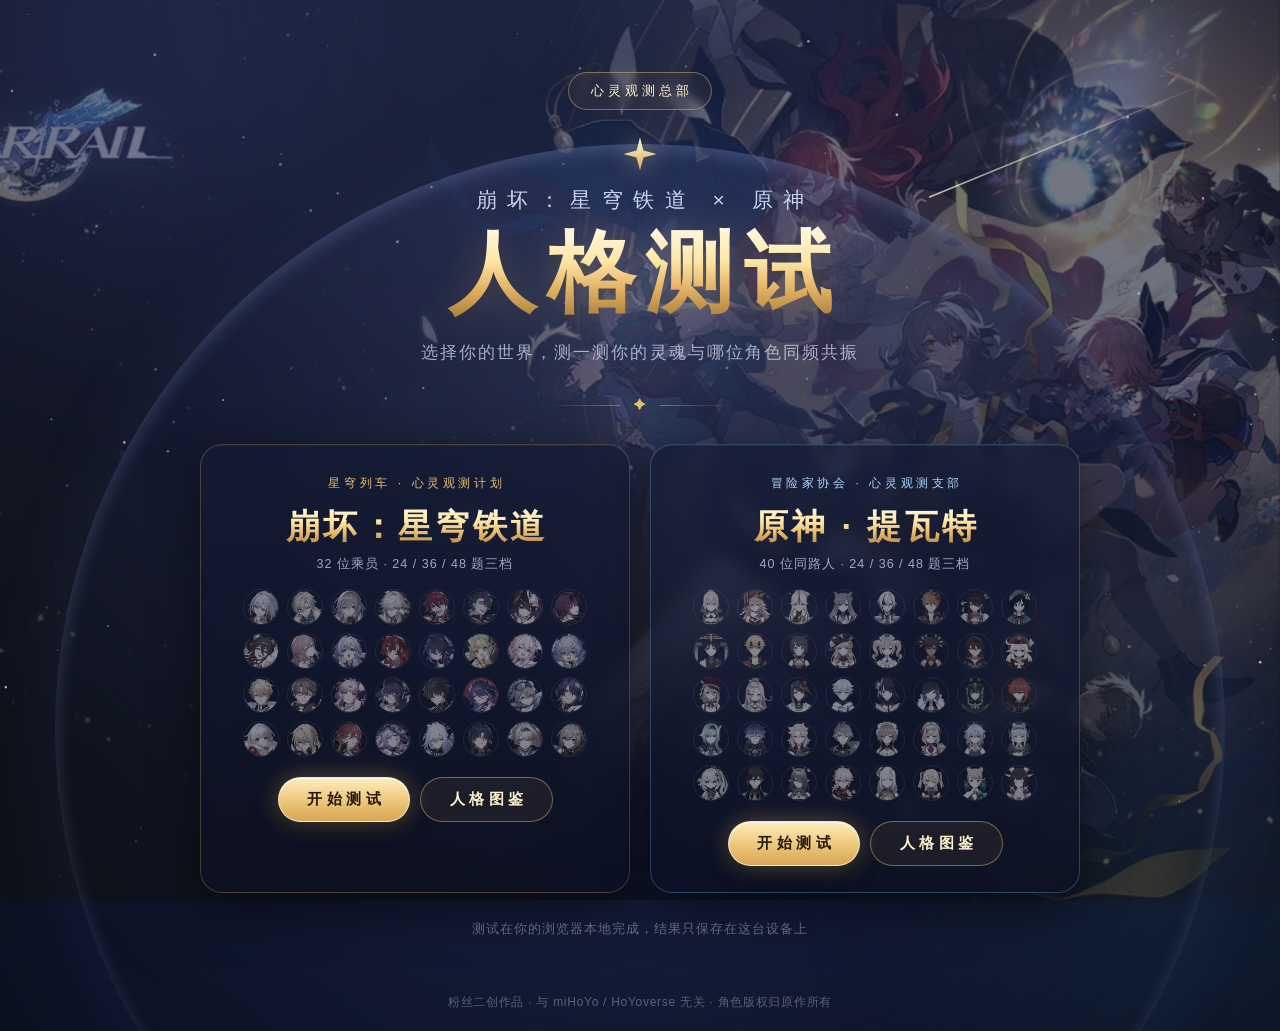
==== genshin/index.html @ d706062e "新增原神版完整站点与双世界统一起始页，修复结果页居中与图鉴详情错序" ====
<!DOCTYPE html>
<html lang="zh-CN">
<head>
  <meta charset="UTF-8" />
  <meta name="viewport" content="width=device-width, initial-scale=1.0" />
  <title>跳转中 | 人格测试</title>
  <meta http-equiv="refresh" content="0; url=../index.html" />
</head>
<body>
  <p style="max-width: 420px; margin: 30vh auto 0; padding: 0 24px; text-align: center; font-family: 'PingFang SC', 'Microsoft YaHei', sans-serif; color: #ccd6f0; line-height: 2;">
    原神人格测试已并入「人格测试」统一起始页，正在为你跳转……<br />
    <a href="../index.html" style="color: #e8bf6f;">点此直达</a>
  </p>
  <script>location.replace('../index.html');</script>
</body>
</html>
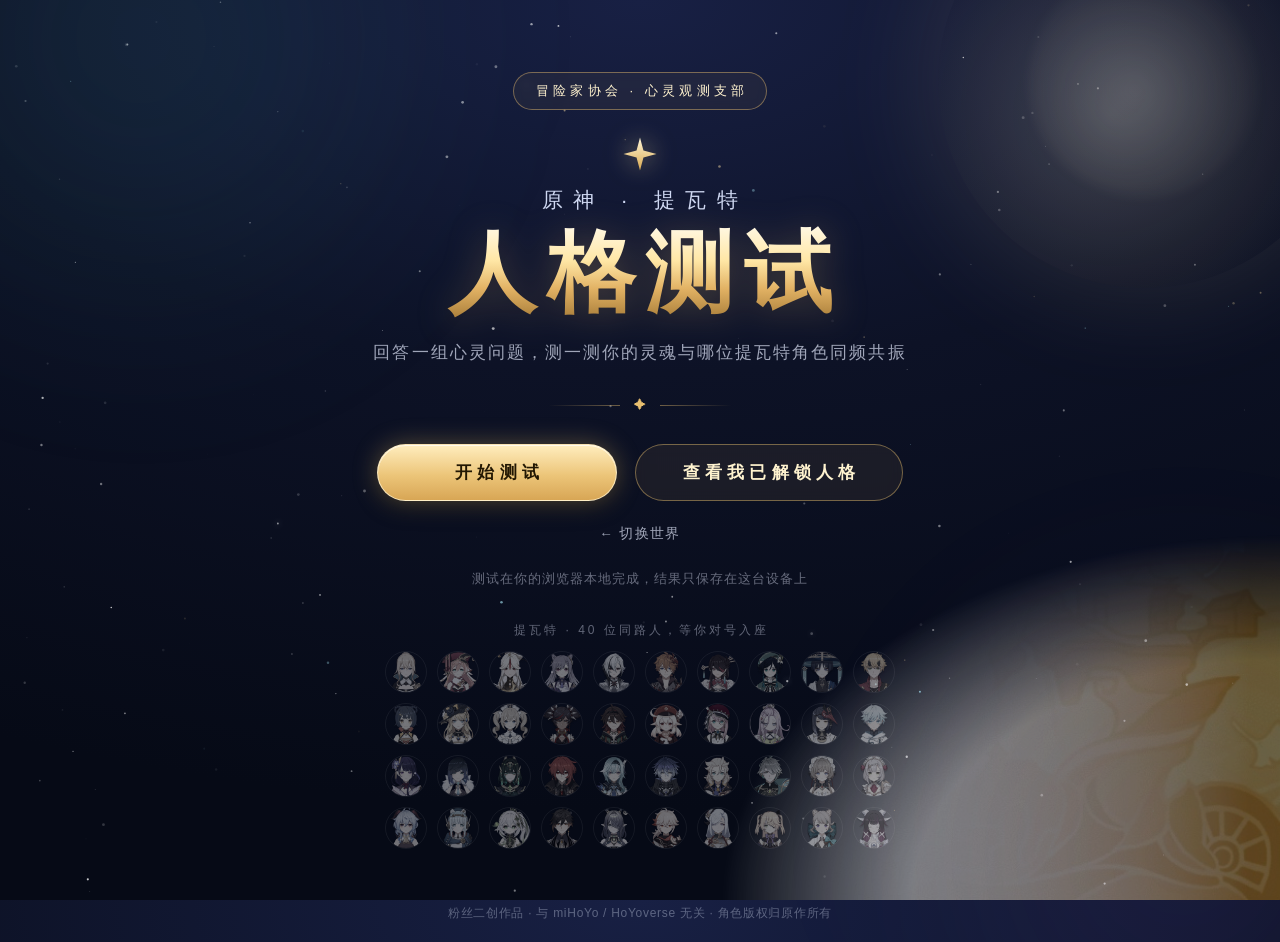
==== commit 841a231b: "起始页定稿：选择世界后进入各自起始页（崩铁页迁至 hsr/），原神起始页配璃月·千帆背景图" ====
--- a/genshin/index.html
+++ b/genshin/index.html
@@ -3,14 +3,64 @@
 <head>
   <meta charset="UTF-8" />
   <meta name="viewport" content="width=device-width, initial-scale=1.0" />
-  <title>跳转中 | 人格测试</title>
-  <meta http-equiv="refresh" content="0; url=../index.html" />
+  <meta name="theme-color" content="#0d1226" />
+  <meta name="description" content="24 或 36 道心灵问题，3 分钟测出你与哪位原神角色最像——人格画像、四维星图、灵魂同频，生成专属分享卡。" />
+  <meta property="og:title" content="原神人格测试 · 你和哪位提瓦特角色最像？" />
+  <meta property="og:description" content="24 或 36 道心灵问题，测一测你的灵魂与哪位提瓦特角色同频共振。" />
+  <meta property="og:type" content="website" />
+  <link rel="icon" href="data:image/svg+xml,%3Csvg xmlns='http://www.w3.org/2000/svg' viewBox='0 0 24 24'%3E%3Cpath d='M12 1 L14.3 9.7 L23 12 L14.3 14.3 L12 23 L9.7 14.3 L1 12 L9.7 9.7 Z' fill='%23e8bf6f'/%3E%3C/svg%3E" />
+  <title>原神人格测试 · 你和哪位提瓦特角色最像？</title>
+  <link rel="stylesheet" href="assets/css/style.css" />
 </head>
 <body>
-  <p style="max-width: 420px; margin: 30vh auto 0; padding: 0 24px; text-align: center; font-family: 'PingFang SC', 'Microsoft YaHei', sans-serif; color: #ccd6f0; line-height: 2;">
-    原神人格测试已并入「人格测试」统一起始页，正在为你跳转……<br />
-    <a href="../index.html" style="color: #e8bf6f;">点此直达</a>
-  </p>
-  <script>location.replace('../index.html');</script>
+  <img class="page-bg" src="assets/img/home-bg.jpg" alt="" aria-hidden="true" />
+  <canvas id="starfield" aria-hidden="true"></canvas>
+  <div class="nebula nebula-1" aria-hidden="true"></div>
+  <div class="nebula nebula-2" aria-hidden="true"></div>
+  <div class="moon" aria-hidden="true"></div>
+
+  <main class="hero">
+    <div class="badge"><span class="t">冒险家协会 · 心灵观测支部</span></div>
+
+    <svg class="sparkle" viewBox="0 0 24 24" aria-hidden="true">
+      <defs>
+        <linearGradient id="spark-grad" x1="0" y1="0" x2="0" y2="1">
+          <stop offset="0" stop-color="#fff6d8" />
+          <stop offset="1" stop-color="#d9a94f" />
+        </linearGradient>
+      </defs>
+      <path d="M12 1 L14.3 9.7 L23 12 L14.3 14.3 L12 23 L9.7 14.3 L1 12 L9.7 9.7 Z" fill="url(#spark-grad)" />
+    </svg>
+
+    <h1 class="title">
+      <span class="title-top">原神 · 提瓦特</span>
+      <span class="title-main">人格测试</span>
+    </h1>
+
+    <p class="subtitle">回答一组心灵问题，测一测你的灵魂与哪位提瓦特角色同频共振</p>
+
+    <div class="ornament" aria-hidden="true"><i></i>✦<i></i></div>
+
+    <nav class="buttons">
+      <a class="btn btn-primary" href="test.html">开始测试</a>
+      <a class="btn btn-ghost" href="unlocked.html">
+        查看我已解锁人格<span class="count-pill" id="unlockedCount" hidden>0</span>
+      </a>
+    </nav>
+
+    <div><a class="text-link" href="../index.html">← 切换世界</a></div>
+
+    <p class="hint">测试在你的浏览器本地完成，结果只保存在这台设备上</p>
+
+    <p class="crew-caption">提瓦特 · 40 位同路人，等你对号入座</p>
+    <div class="crew-strip" id="crew-strip" aria-label="同路人"></div>
+  </main>
+
+  <footer class="footer">
+    <p>粉丝二创作品 · 与 miHoYo / HoYoverse 无关 · 角色版权归原作所有</p>
+  </footer>
+
+  <script src="assets/js/personas.js"></script>
+  <script src="assets/js/main.js"></script>
 </body>
 </html>
--- a/genshin/assets/css/style.css
+++ b/genshin/assets/css/style.css
@@ -0,0 +1,957 @@
+/* ============ 原神人格测试 · 样式（结构与崩铁版一致，主题换为提瓦特月夜 + 七元素光点） ============ */
+:root {
+  color-scheme: dark;
+  --bg-0: #060a16;
+  --bg-1: #0d1226;
+  --gold-hi: #fff3cf;
+  --gold: #e8bf6f;
+  --gold-deep: #c08c3e;
+  --text: #eef2ff;
+  --text-dim: rgba(230, 236, 255, 0.68);
+  --line-gold: rgba(232, 191, 111, 0.45);
+}
+
+* { box-sizing: border-box; }
+
+[hidden] { display: none !important; }
+
+html, body { height: 100%; }
+
+body {
+  margin: 0;
+  min-height: 100dvh;
+  display: flex;
+  flex-direction: column;
+  font-family: "PingFang SC", "Hiragino Sans GB", "Microsoft YaHei", "Source Han Sans SC", sans-serif;
+  color: var(--text);
+  background: radial-gradient(120% 90% at 50% 0%, #182044 0%, #0d1226 46%, var(--bg-0) 100%);
+  overflow-x: hidden;
+}
+
+::selection { background: rgba(232, 191, 111, 0.35); }
+
+/* ============ 背景：星幕 / 元素星云 / 月亮 ============ */
+#starfield { position: fixed; inset: 0; z-index: 0; }
+
+.nebula {
+  position: fixed; z-index: 0;
+  border-radius: 50%;
+  filter: blur(90px);
+  pointer-events: none;
+}
+.nebula-1 {
+  width: 62vmax; height: 62vmax;
+  top: -28vmax; left: -20vmax;
+  opacity: 0.55;
+  background: radial-gradient(circle, rgba(78, 205, 196, 0.2), transparent 66%); /* 风 */
+  animation: drift-a 28s ease-in-out infinite alternate;
+}
+.nebula-2 {
+  width: 55vmax; height: 55vmax;
+  right: -20vmax; bottom: -24vmax;
+  opacity: 0.5;
+  background: radial-gradient(circle, rgba(150, 122, 255, 0.2), transparent 66%); /* 雷 */
+  animation: drift-b 34s ease-in-out infinite alternate;
+}
+@keyframes drift-a { to { transform: translate(7vmax, 5vmax) scale(1.1); } }
+@keyframes drift-b { to { transform: translate(-6vmax, -4vmax) scale(1.08); } }
+
+/* 提瓦特的月亮：右上角一轮柔光满月 */
+.moon {
+  position: fixed; z-index: 0;
+  top: -14vmin; right: -8vmin;
+  width: 46vmin; height: 46vmin;
+  border-radius: 50%;
+  pointer-events: none;
+  background: radial-gradient(circle at 42% 58%,
+    rgba(255, 246, 216, 0.2),
+    rgba(248, 228, 176, 0.08) 44%,
+    rgba(13, 18, 38, 0) 70%);
+  box-shadow: 0 0 120px rgba(255, 238, 190, 0.12);
+}
+.moon::after {
+  content: '';
+  position: absolute;
+  inset: 22%;
+  border-radius: 50%;
+  background: radial-gradient(circle at 46% 54%,
+    rgba(255, 250, 230, 0.16),
+    rgba(255, 240, 200, 0.05) 55%,
+    transparent 75%);
+  filter: blur(6px);
+}
+
+/* ============ 主区域 ============ */
+.hero {
+  position: relative; z-index: 1;
+  flex: 1;
+  display: flex; flex-direction: column;
+  align-items: center; justify-content: center;
+  text-align: center;
+  padding: 72px 24px 56px;
+}
+
+@keyframes rise {
+  from { opacity: 0; transform: translateY(16px); }
+}
+.hero > * { animation: rise 0.9s cubic-bezier(0.22, 0.68, 0.32, 1) backwards; }
+.hero > :nth-child(1) { animation-delay: 0.04s; }
+.hero > :nth-child(2) { animation-delay: 0.12s; }
+.hero > :nth-child(3) { animation-delay: 0.2s; }
+.hero > :nth-child(4) { animation-delay: 0.28s; }
+.hero > :nth-child(5) { animation-delay: 0.36s; }
+.hero > :nth-child(6) { animation-delay: 0.44s; }
+.hero > :nth-child(7) { animation-delay: 0.52s; }
+
+/* 顶部徽章 */
+.badge {
+  display: inline-flex;
+  padding: 9px 22px;
+  border: 1px solid var(--line-gold);
+  border-radius: 999px;
+  font-size: 13px;
+  letter-spacing: 0.32em;
+  color: var(--gold-hi);
+  background: rgba(232, 191, 111, 0.06);
+  -webkit-backdrop-filter: blur(4px);
+  backdrop-filter: blur(4px);
+}
+.badge .t { margin-right: -0.32em; } /* 抵消最后一个字的字距，保持视觉居中 */
+
+/* 四角星 */
+.sparkle {
+  width: 36px;
+  margin: 26px 0 4px;
+  filter: drop-shadow(0 0 12px rgba(255, 230, 160, 0.6));
+  animation: pulse 3.2s ease-in-out infinite;
+}
+.sparkle-lg { width: 44px; }
+@keyframes pulse {
+  50% { transform: scale(0.86); opacity: 0.85; }
+}
+
+/* 标题 */
+.title { margin: 10px 0 18px; }
+.title-top {
+  display: block;
+  font-size: clamp(15px, 2.6vw, 21px);
+  font-weight: 500;
+  letter-spacing: 0.5em;
+  text-indent: 0.5em;
+  color: #cfd8f2;
+}
+.title-main {
+  display: block;
+  margin-top: 8px;
+  font-size: clamp(46px, 10vw, 88px);
+  font-weight: 800;
+  line-height: 1.15;
+  letter-spacing: 0.12em;
+  text-indent: 0.12em;
+  background: linear-gradient(180deg, #fff8e3 4%, #ffe7a6 38%, #e2b264 66%, #a97e3a 96%);
+  -webkit-background-clip: text;
+  background-clip: text;
+  color: transparent;
+  filter: drop-shadow(0 4px 18px rgba(226, 178, 100, 0.28));
+}
+
+.subtitle {
+  margin: 0;
+  font-size: clamp(14px, 2.2vw, 17px);
+  letter-spacing: 0.12em;
+  color: var(--text-dim);
+}
+
+/* 装饰分隔线 */
+.ornament {
+  display: flex; align-items: center; gap: 14px;
+  margin: 34px 0 32px;
+  font-size: 12px;
+  color: var(--gold);
+}
+.ornament i {
+  display: block; width: 72px; height: 1px;
+  background: linear-gradient(90deg, transparent, var(--line-gold));
+}
+.ornament i:last-child { transform: scaleX(-1); }
+
+/* ============ 按钮 ============ */
+.buttons { display: flex; flex-wrap: wrap; justify-content: center; gap: 18px; }
+
+.btn {
+  position: relative;
+  display: inline-flex; align-items: center; justify-content: center; gap: 10px;
+  min-width: 240px;
+  padding: 16px 42px;
+  border-radius: 999px;
+  font-size: 17px;
+  font-weight: 600;
+  letter-spacing: 0.3em;
+  text-indent: 0.3em;
+  text-decoration: none;
+  cursor: pointer;
+  transition: transform 0.25s ease, box-shadow 0.25s ease, background 0.25s ease;
+}
+.btn:focus-visible { outline: 2px solid var(--gold); outline-offset: 3px; }
+.btn:hover { transform: translateY(-2px); }
+.btn:active { transform: translateY(0) scale(0.98); }
+
+.btn-primary {
+  color: #221703;
+  background: linear-gradient(180deg, #ffedbe 0%, #ecc579 55%, #d8a655 100%);
+  border: 1px solid rgba(255, 240, 200, 0.8);
+  box-shadow: 0 0 24px rgba(232, 191, 111, 0.35), 0 6px 22px rgba(0, 0, 0, 0.45), inset 0 1px 0 rgba(255, 255, 255, 0.7);
+}
+.btn-primary:hover {
+  box-shadow: 0 0 38px rgba(240, 205, 125, 0.55), 0 10px 26px rgba(0, 0, 0, 0.5), inset 0 1px 0 rgba(255, 255, 255, 0.8);
+}
+
+.btn-ghost {
+  color: var(--gold-hi);
+  background: rgba(232, 191, 111, 0.07);
+  border: 1px solid var(--line-gold);
+  -webkit-backdrop-filter: blur(6px);
+  backdrop-filter: blur(6px);
+}
+.btn-ghost:hover {
+  background: rgba(232, 191, 111, 0.14);
+  box-shadow: 0 0 22px rgba(232, 191, 111, 0.18);
+}
+
+.count-pill[hidden] { display: none; }
+.count-pill {
+  min-width: 26px; height: 22px; padding: 0 8px;
+  display: inline-flex; align-items: center; justify-content: center;
+  border-radius: 999px;
+  background: linear-gradient(180deg, #ffedbe, #d8a655);
+  color: #221703;
+  font-size: 13px;
+  font-weight: 700;
+  letter-spacing: 0;
+  text-indent: 0;
+}
+
+.hint {
+  margin: 28px 0 0;
+  font-size: 12.5px;
+  letter-spacing: 0.08em;
+  color: rgba(230, 236, 255, 0.42);
+}
+
+/* ============ 页脚 ============ */
+.footer {
+  position: relative; z-index: 1;
+  padding: 0 16px 20px;
+  text-align: center;
+  font-size: 12px;
+  letter-spacing: 0.06em;
+  color: rgba(230, 236, 255, 0.34);
+  animation: rise 1s 0.6s backwards;
+}
+.footer p { margin: 0; }
+
+/* ============ 面板 ============ */
+.panel {
+  max-width: 480px;
+  margin: 0 auto;
+  padding: 56px 48px;
+  border-radius: 24px;
+  border: 1px solid rgba(232, 191, 111, 0.28);
+  background: linear-gradient(180deg, rgba(22, 28, 54, 0.72), rgba(13, 18, 38, 0.66));
+  box-shadow: 0 24px 70px rgba(0, 0, 0, 0.5), inset 0 1px 0 rgba(255, 255, 255, 0.06);
+  -webkit-backdrop-filter: blur(10px);
+  backdrop-filter: blur(10px);
+}
+.panel h2 {
+  margin: 18px 0 10px;
+  font-size: 26px;
+  letter-spacing: 0.18em;
+  text-indent: 0.18em;
+  color: var(--gold-hi);
+}
+.panel p {
+  margin: 0 0 32px;
+  line-height: 1.9;
+  color: var(--text-dim);
+}
+.panel .btn { min-width: 200px; }
+
+/* ============ 响应式 ============ */
+@media (max-width: 560px) {
+  .hero { padding: 56px 20px 44px; }
+  .buttons { flex-direction: column; align-items: center; width: 100%; }
+  .btn { width: 100%; max-width: 320px; min-width: 0; }
+  .panel { padding: 44px 28px; margin: 0 4px; }
+}
+
+@media (prefers-reduced-motion: reduce) {
+  *, *::before, *::after {
+    animation-duration: 0.01ms !important;
+    animation-iteration-count: 1 !important;
+    transition-duration: 0.01ms !important;
+  }
+}
+
+/* ============ 内页通用 ============ */
+.page-flow { justify-content: flex-start; }
+.page-flow .screen {
+  width: 100%;
+  max-width: 720px;
+  margin: auto;
+  animation: rise 0.6s cubic-bezier(0.22, 0.68, 0.32, 1) backwards;
+}
+.panel-wide { max-width: 560px; }
+.text-link {
+  display: inline-block;
+  margin-top: 24px;
+  padding: 0;
+  background: none;
+  border: none;
+  font-family: inherit;
+  font-size: 13.5px;
+  letter-spacing: 0.1em;
+  color: var(--text-dim);
+  text-decoration: none;
+  cursor: pointer;
+  transition: color 0.2s ease;
+}
+.text-link:hover { color: var(--gold-hi); }
+.text-link:focus-visible { outline: 2px solid var(--gold); outline-offset: 3px; border-radius: 4px; }
+
+/* 版本选择 */
+.version-picker {
+  display: grid;
+  grid-template-columns: repeat(3, 1fr);
+  gap: 12px;
+  margin: 0 0 16px;
+  text-align: left;
+}
+.version-card {
+  display: flex;
+  flex-direction: column;
+  gap: 6px;
+  padding: 18px 18px 16px;
+  border: 1px solid rgba(255, 255, 255, 0.14);
+  border-radius: 16px;
+  background: rgba(255, 255, 255, 0.04);
+  color: var(--text);
+  font-family: inherit;
+  cursor: pointer;
+  transition: border-color 0.2s ease, background 0.2s ease, box-shadow 0.2s ease, transform 0.2s ease;
+}
+.version-card:hover {
+  border-color: rgba(232, 191, 111, 0.5);
+  transform: translateY(-1px);
+}
+.version-card.selected {
+  border-color: rgba(232, 191, 111, 0.65);
+  background: linear-gradient(180deg, rgba(232, 191, 111, 0.14), rgba(232, 191, 111, 0.05));
+  box-shadow: 0 0 18px rgba(232, 191, 111, 0.15);
+}
+.version-card:focus-visible { outline: 2px solid var(--gold); outline-offset: 2px; }
+.version-name { font-size: 16px; font-weight: 700; letter-spacing: 0.1em; }
+.version-card.selected .version-name { color: var(--gold-hi); }
+.version-meta { font-size: 12.5px; letter-spacing: 0.08em; color: var(--gold); }
+.version-desc { font-size: 12.5px; line-height: 1.6; color: var(--text-dim); }
+.intro-tip {
+  margin: 0 0 22px;
+  font-size: 13px;
+  letter-spacing: 0.05em;
+  color: var(--text-dim);
+}
+
+/* ============ 答题页 ============ */
+.quiz-head { width: 100%; max-width: 640px; margin: 0 auto 22px; }
+.quiz-progress-text {
+  margin-bottom: 10px;
+  text-align: center;
+  font-size: 13px;
+  letter-spacing: 0.2em;
+  color: var(--text-dim);
+}
+.progress-track {
+  height: 4px;
+  border-radius: 999px;
+  background: rgba(255, 255, 255, 0.08);
+  overflow: hidden;
+}
+.progress-fill {
+  width: 0;
+  height: 100%;
+  border-radius: 999px;
+  background: linear-gradient(90deg, #d8a655, #ffe7a6);
+  box-shadow: 0 0 12px rgba(232, 191, 111, 0.5);
+  transition: width 0.35s ease;
+}
+.quiz-card {
+  padding: 40px 40px 32px;
+  border-radius: 24px;
+  border: 1px solid rgba(232, 191, 111, 0.22);
+  background: linear-gradient(180deg, rgba(22, 28, 54, 0.72), rgba(13, 18, 38, 0.66));
+  box-shadow: 0 24px 70px rgba(0, 0, 0, 0.45), inset 0 1px 0 rgba(255, 255, 255, 0.06);
+  -webkit-backdrop-filter: blur(10px);
+  backdrop-filter: blur(10px);
+  text-align: center;
+  animation: rise 0.35s cubic-bezier(0.22, 0.68, 0.32, 1) backwards;
+}
+.quiz-tag {
+  display: inline-block;
+  margin-bottom: 18px;
+  padding: 5px 14px;
+  border: 1px solid rgba(232, 191, 111, 0.35);
+  border-radius: 999px;
+  font-size: 12px;
+  letter-spacing: 0.3em;
+  text-indent: 0.3em;
+  color: var(--gold);
+}
+.quiz-question {
+  margin: 0 0 28px;
+  font-size: clamp(19px, 3.4vw, 24px);
+  font-weight: 600;
+  line-height: 1.7;
+}
+.quiz-options { display: flex; flex-direction: column; gap: 12px; }
+.opt {
+  width: 100%;
+  padding: 14px 20px;
+  border: 1px solid rgba(255, 255, 255, 0.14);
+  border-radius: 14px;
+  background: rgba(255, 255, 255, 0.04);
+  color: var(--text);
+  font-family: inherit;
+  font-size: 15.5px;
+  line-height: 1.55;
+  cursor: pointer;
+  text-align: center;
+  transition: border-color 0.2s ease, background 0.2s ease, transform 0.2s ease, box-shadow 0.2s ease, color 0.2s ease;
+}
+.opt:hover {
+  border-color: rgba(232, 191, 111, 0.55);
+  background: rgba(232, 191, 111, 0.08);
+  transform: translateY(-1px);
+}
+.opt.selected {
+  border-color: transparent;
+  background: linear-gradient(180deg, #ffedbe, #d8a655);
+  color: #221703;
+  font-weight: 600;
+  box-shadow: 0 0 20px rgba(232, 191, 111, 0.4);
+}
+.opt:focus-visible { outline: 2px solid var(--gold); outline-offset: 2px; }
+
+/* ============ 计算中 ============ */
+.calc-star {
+  font-size: 46px;
+  color: var(--gold);
+  filter: drop-shadow(0 0 16px rgba(255, 230, 160, 0.7));
+  animation: pulse 1.4s ease-in-out infinite;
+}
+.calc-text {
+  margin: 18px 0 0;
+  letter-spacing: 0.3em;
+  text-indent: 0.3em;
+  color: var(--text-dim);
+}
+
+/* ============ 结果页 ============ */
+.result-title {
+  margin: 26px 0 4px;
+  font-size: clamp(40px, 8vw, 64px);
+  font-weight: 800;
+  letter-spacing: 0.12em;
+  text-indent: 0.12em;
+  background: linear-gradient(180deg, #fff8e3 4%, #ffe7a6 38%, #e2b264 66%, #a97e3a 96%);
+  -webkit-background-clip: text;
+  background-clip: text;
+  color: transparent;
+  filter: drop-shadow(0 4px 18px rgba(226, 178, 100, 0.28));
+}
+.result-character {
+  margin: 6px 0 0;
+  font-size: 19px;
+  letter-spacing: 0.25em;
+  text-indent: 0.25em;
+  color: #cfd8f2;
+}
+.result-code { color: var(--gold); }
+.result-sub {
+  display: inline-flex;
+  align-items: center;
+  gap: 8px;
+  margin-top: 12px;
+  padding: 5px 14px 5px 6px;
+  border: 1px solid rgba(159, 198, 232, 0.35);
+  border-radius: 999px;
+  background: rgba(159, 198, 232, 0.08);
+  font-size: 13px;
+  letter-spacing: 0.08em;
+  color: #a8d8ff;
+}
+.result-sub img {
+  width: 26px;
+  height: 26px;
+  border-radius: 50%;
+  border: 1px solid rgba(159, 198, 232, 0.5);
+}
+.result-sub span { display: inline-block; }
+.result-subs {
+  display: flex;
+  flex-wrap: wrap;
+  gap: 8px;
+  justify-content: center;
+  margin-top: 12px;
+}
+.result-subs .result-sub { margin-top: 0; }
+.result-blurb {
+  max-width: 440px;
+  margin: 14px auto 0;
+  line-height: 1.9;
+  color: var(--text-dim);
+}
+.axis-labels {
+  display: grid;
+  grid-template-columns: 1fr auto 1fr;
+  margin-bottom: 7px;
+  font-size: 12.5px;
+  letter-spacing: 0.08em;
+  color: var(--text-dim);
+}
+.axis-labels span:last-child { text-align: right; }
+.axis-name { color: var(--gold); letter-spacing: 0.2em; }
+.axis-track {
+  position: relative;
+  height: 8px;
+  border-radius: 999px;
+  background: rgba(255, 255, 255, 0.08);
+}
+.axis-center {
+  position: absolute;
+  left: 50%;
+  top: -3px;
+  width: 1px;
+  height: 14px;
+  background: rgba(255, 255, 255, 0.3);
+}
+.axis-fill {
+  position: absolute;
+  top: 0;
+  height: 100%;
+  width: 0;
+  border-radius: 999px;
+  transition: width 0.9s cubic-bezier(0.22, 0.68, 0.32, 1);
+}
+.axis-fill.pos {
+  left: 50%;
+  background: linear-gradient(90deg, #c89a4a, #ffe9b0);
+  box-shadow: 0 0 10px rgba(232, 191, 111, 0.35);
+}
+.axis-fill.neg {
+  right: 50%;
+  background: linear-gradient(90deg, #9fd8ff, #33638f);
+  box-shadow: 0 0 10px rgba(126, 200, 255, 0.3);
+}
+#screen-result .buttons { margin-top: 30px; }
+
+/* ============ 人格图鉴 ============ */
+.gallery-title { margin: 14px 0 4px; }
+.gallery-title .title-main { font-size: clamp(32px, 6vw, 52px); }
+.persona-grid {
+  display: grid;
+  grid-template-columns: repeat(4, 1fr);
+  gap: 14px;
+  width: 100%;
+  max-width: 760px;
+  margin: 32px 0 6px;
+}
+.persona-card {
+  display: flex;
+  flex-direction: column;
+  justify-content: center;
+  gap: 4px;
+  min-height: 132px;
+  padding: 20px 12px 16px;
+  border: 1px solid rgba(255, 255, 255, 0.1);
+  border-radius: 18px;
+  background: rgba(255, 255, 255, 0.03);
+  text-align: center;
+}
+.persona-card.unlocked {
+  border-color: rgba(232, 191, 111, 0.4);
+  background: linear-gradient(180deg, rgba(232, 191, 111, 0.1), rgba(232, 191, 111, 0.03));
+  box-shadow: 0 0 18px rgba(232, 191, 111, 0.08);
+  cursor: pointer;
+  transition: transform 0.25s ease, border-color 0.25s ease, box-shadow 0.25s ease;
+}
+.persona-card.unlocked:hover {
+  transform: translateY(-4px);
+  border-color: rgba(232, 191, 111, 0.75);
+  box-shadow: 0 0 28px rgba(232, 191, 111, 0.22);
+}
+.persona-card.unlocked:focus-visible {
+  outline: 2px solid var(--gold);
+  outline-offset: 3px;
+}
+.persona-code { font-size: 10.5px; letter-spacing: 0.18em; color: var(--text-dim); }
+.persona-name { font-size: 20px; font-weight: 700; }
+.persona-card.locked .persona-name { color: rgba(230, 236, 255, 0.38); }
+.persona-title { font-size: 12px; letter-spacing: 0.15em; color: var(--gold); }
+.persona-card.locked .persona-title { color: rgba(230, 236, 255, 0.3); }
+.persona-blurb {
+  margin-top: 4px;
+  font-size: 11.5px;
+  line-height: 1.65;
+  color: var(--text-dim);
+}
+
+.result-quote {
+  margin: 16px auto 0;
+  max-width: 420px;
+  font-size: 14px;
+  line-height: 1.8;
+  letter-spacing: 0.05em;
+  color: rgba(232, 191, 111, 0.85);
+}
+
+/* 结果分区 */
+.result-section { width: 100%; max-width: 560px; margin: 38px auto 0; }
+.section-title {
+  display: flex;
+  align-items: center;
+  justify-content: center;
+  gap: 12px;
+  margin: 0 0 18px;
+  font-size: 15px;
+  font-weight: 600;
+  letter-spacing: 0.3em;
+  text-indent: 0.3em;
+  color: var(--gold);
+}
+.section-title::before,
+.section-title::after {
+  content: '';
+  height: 1px;
+  flex: 1;
+  max-width: 70px;
+  background: linear-gradient(90deg, transparent, var(--line-gold));
+}
+.section-title::after { transform: scaleX(-1); }
+
+.profile-text p {
+  margin: 0 0 14px;
+  font-size: 15px;
+  line-height: 2;
+  color: var(--text);
+  text-align: left;
+}
+.profile-text p:last-child { margin-bottom: 0; }
+
+/* 四维星图 */
+.radar { display: block; width: min(340px, 88%); margin: 0 auto 6px; }
+.radar-ring { fill: none; stroke: rgba(255, 255, 255, 0.12); }
+.radar-spoke { stroke: rgba(255, 255, 255, 0.12); }
+.radar-shape {
+  fill: rgba(232, 191, 111, 0.16);
+  stroke: #e8bf6f;
+  stroke-width: 1.6;
+  stroke-linejoin: round;
+  filter: drop-shadow(0 0 10px rgba(232, 191, 111, 0.4));
+}
+.radar-label {
+  fill: var(--text-dim);
+  font-size: 11px;
+  letter-spacing: 0.05em;
+}
+.axes {
+  width: 100%;
+  max-width: 440px;
+  margin: 18px auto 0;
+  display: flex;
+  flex-direction: column;
+  gap: 18px;
+  text-align: left;
+}
+.axis-texts {
+  display: flex;
+  flex-direction: column;
+  gap: 16px;
+  margin-top: 22px;
+  text-align: left;
+}
+.axis-text-head {
+  margin-bottom: 5px;
+  font-size: 13px;
+  letter-spacing: 0.15em;
+  color: var(--gold);
+}
+.axis-text p {
+  margin: 0;
+  font-size: 14px;
+  line-height: 1.9;
+  color: var(--text-dim);
+}
+
+/* 闪光点 / 影子面 */
+.trait-list {
+  list-style: none;
+  margin: 0;
+  padding: 0;
+  display: flex;
+  flex-direction: column;
+  gap: 10px;
+  text-align: left;
+}
+.trait-list li {
+  position: relative;
+  padding: 12px 16px 12px 42px;
+  border: 1px solid rgba(255, 255, 255, 0.1);
+  border-radius: 12px;
+  background: rgba(255, 255, 255, 0.03);
+  font-size: 14.5px;
+  line-height: 1.7;
+  color: var(--text);
+}
+.trait-list li::before {
+  content: '✦';
+  position: absolute;
+  left: 18px;
+  top: 12px;
+  font-size: 13px;
+  color: var(--gold);
+}
+.trait-list.shadow li { border-color: rgba(159, 198, 232, 0.22); }
+.trait-list.shadow li::before {
+  content: '☾';
+  color: #9fc6e8;
+}
+
+/* 灵魂同频 */
+.partner-card {
+  display: flex;
+  align-items: center;
+  gap: 16px;
+  padding: 20px 22px;
+  border: 1px solid rgba(232, 191, 111, 0.3);
+  border-radius: 18px;
+  background: linear-gradient(135deg, rgba(232, 191, 111, 0.09), rgba(126, 200, 255, 0.06));
+  text-align: left;
+}
+.partner-avatar {
+  flex: none;
+  width: 52px;
+  height: 52px;
+  border-radius: 50%;
+  display: flex;
+  align-items: center;
+  justify-content: center;
+  font-size: 22px;
+  font-weight: 700;
+  color: #221703;
+  background: linear-gradient(180deg, #ffedbe, #d8a655);
+  box-shadow: 0 0 16px rgba(232, 191, 111, 0.35);
+}
+.partner-name { font-size: 17px; font-weight: 700; }
+.partner-code {
+  margin-left: 8px;
+  font-size: 11px;
+  letter-spacing: 0.15em;
+  color: var(--gold);
+}
+.partner-info p {
+  margin: 6px 0 0;
+  font-size: 13.5px;
+  line-height: 1.8;
+  color: var(--text-dim);
+}
+
+@media (max-width: 700px) {
+  .persona-grid { grid-template-columns: repeat(2, 1fr); }
+  .quiz-card { padding: 28px 22px 24px; }
+  .result-section { margin-top: 32px; }
+}
+
+@media (max-width: 520px) {
+  .version-picker { grid-template-columns: 1fr; }
+}
+
+.sub-card {
+  background: linear-gradient(180deg, rgba(159, 198, 232, 0.08), rgba(159, 198, 232, 0.02));
+  border-color: rgba(159, 198, 232, 0.35) !important;
+  box-shadow: 0 0 18px rgba(126, 200, 255, 0.1);
+}
+.sub-card:hover {
+  border-color: rgba(159, 198, 232, 0.7) !important;
+  box-shadow: 0 0 28px rgba(126, 200, 255, 0.22);
+}
+.sub-card .persona-avatar { border-color: rgba(159, 198, 232, 0.55); }
+.sub-card .persona-title { color: #a8d8ff; }
+
+/* ============ 结果页人物展示 ============ */
+#screen-result { position: relative; }
+#screen-result > *:not(.result-backdrop) { position: relative; z-index: 1; }
+.result-backdrop {
+  position: absolute;
+  top: 0;
+  left: 50%;
+  transform: translateX(-50%);
+  width: 420px;
+  max-width: 92vw;
+  height: 400px;
+  pointer-events: none;
+  z-index: 0;
+}
+.result-backdrop img {
+  width: 100%;
+  height: 100%;
+  object-fit: cover;
+  border-radius: 42%;
+  filter: blur(48px) saturate(1.15);
+  opacity: 0.2;
+}
+.result-avatar {
+  width: 124px;
+  height: 124px;
+  margin: 24px auto 10px;
+  border-radius: 50%;
+  padding: 4px;
+  background: linear-gradient(180deg, #ffe9a8, #c89a4a);
+  box-shadow: 0 0 0 1px rgba(255, 240, 200, 0.3), 0 0 38px rgba(232, 191, 111, 0.4);
+}
+.result-avatar img {
+  display: block;
+  width: 100%;
+  height: 100%;
+  border-radius: 50%;
+  background: var(--bg-1);
+}
+.result-title { margin: 12px 0 4px; }
+
+.partner-avatar {
+  flex: none;
+  width: 58px;
+  height: 58px;
+  border-radius: 50%;
+  padding: 2px;
+  background: linear-gradient(180deg, #ffedbe, #d8a655);
+  box-shadow: 0 0 16px rgba(232, 191, 111, 0.35);
+}
+.partner-avatar img {
+  display: block;
+  width: 100%;
+  height: 100%;
+  border-radius: 50%;
+  background: var(--bg-1);
+}
+
+/* ============ 图鉴头像 ============ */
+.persona-avatar {
+  display: block;
+  width: 64px;
+  height: 64px;
+  margin: 0 auto 10px;
+  border-radius: 50%;
+  border: 1px solid rgba(232, 191, 111, 0.55);
+  box-shadow: 0 0 14px rgba(232, 191, 111, 0.18);
+}
+.persona-card.locked .persona-avatar {
+  display: flex;
+  align-items: center;
+  justify-content: center;
+  border: 1px dashed rgba(255, 255, 255, 0.22);
+  box-shadow: none;
+  background: rgba(255, 255, 255, 0.03);
+  color: rgba(230, 236, 255, 0.4);
+  font-size: 20px;
+}
+
+/* ============ 首页同路人头像 ============ */
+.crew-caption {
+  margin: 34px 0 12px;
+  font-size: 12px;
+  letter-spacing: 0.25em;
+  text-indent: 0.25em;
+  color: rgba(230, 236, 255, 0.4);
+}
+.crew-strip {
+  display: flex;
+  flex-wrap: wrap;
+  justify-content: center;
+  gap: 10px;
+  max-width: 560px;
+  margin: 0 auto;
+}
+.crew-strip img {
+  width: 42px;
+  height: 42px;
+  border-radius: 50%;
+  opacity: 0.45;
+  filter: grayscale(0.55);
+  border: 1px solid rgba(255, 255, 255, 0.14);
+  transition: opacity 0.25s ease, filter 0.25s ease, transform 0.25s ease, border-color 0.25s ease;
+}
+.crew-strip img:hover {
+  opacity: 1;
+  filter: none;
+  transform: translateY(-3px);
+  border-color: rgba(232, 191, 111, 0.65);
+}
+.hero > :nth-child(8) { animation-delay: 0.6s; }
+.hero > :nth-child(9) { animation-delay: 0.68s; }
+
+/* ============ 分享卡弹层 ============ */
+.share-modal {
+  position: fixed;
+  inset: 0;
+  z-index: 50;
+  display: flex;
+  align-items: center;
+  justify-content: center;
+  padding: 24px;
+  background: rgba(4, 6, 12, 0.8);
+  -webkit-backdrop-filter: blur(8px);
+  backdrop-filter: blur(8px);
+}
+.share-panel {
+  display: flex;
+  flex-direction: column;
+  align-items: center;
+  gap: 16px;
+  max-height: 100%;
+  overflow-y: auto;
+}
+.share-panel img {
+  max-height: 72vh;
+  max-width: 100%;
+  border-radius: 18px;
+  border: 1px solid rgba(232, 191, 111, 0.35);
+  box-shadow: 0 30px 90px rgba(0, 0, 0, 0.6);
+}
+.share-panel .share-canvas-fallback {
+  max-height: 72vh;
+  max-width: 100%;
+  border-radius: 18px;
+}
+.share-tip {
+  margin: 0;
+  font-size: 13px;
+  letter-spacing: 0.08em;
+  color: var(--text-dim);
+}
+.share-actions { display: flex; gap: 12px; flex-wrap: wrap; justify-content: center; }
+.share-actions .btn { min-width: 150px; padding: 12px 26px; font-size: 15px; }
+
+/* ============ 首页背景图（璃月·千帆，右下角融入夜色） ============ */
+.page-bg {
+  position: fixed;
+  right: 0;
+  bottom: 0;
+  z-index: 0;
+  width: min(46vw, 620px);
+  height: auto;
+  object-fit: contain;
+  opacity: 0.55;
+  filter: brightness(0.88) saturate(1.15);
+  -webkit-mask-image: radial-gradient(125% 115% at 100% 100%, #000 50%, transparent 76%);
+  mask-image: radial-gradient(125% 115% at 100% 100%, #000 50%, transparent 76%);
+  pointer-events: none;
+}
